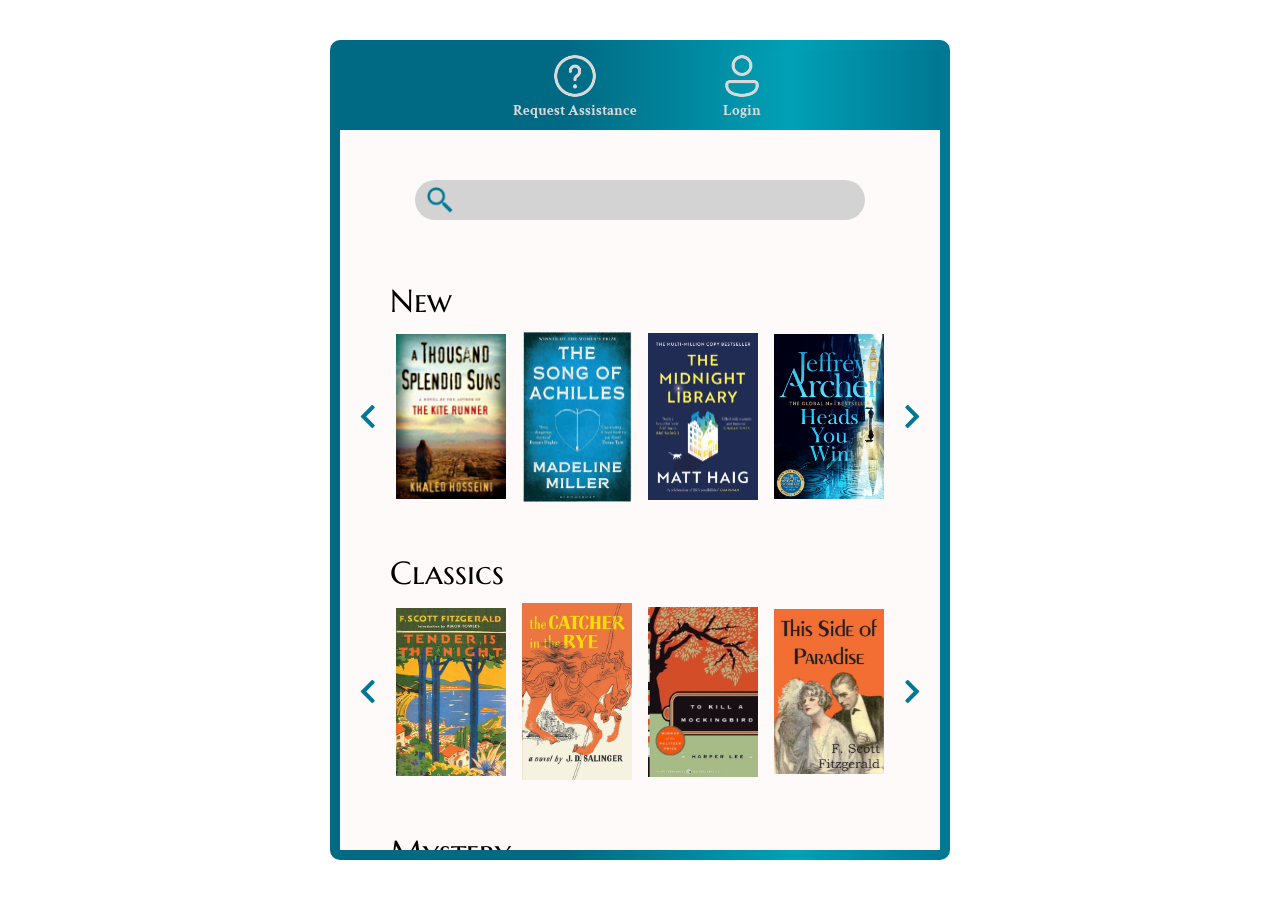
==== mainPage.html @ 98a3a99d "Completely new prog structure" ====
<!DOCTYPE html>
<html lang="en">

<head>
    <meta charset="UTF-8">
    <meta name="viewport" content="width=device-width, initial-scale=1.0">
    <title>Main Page</title>
    <link rel="stylesheet" href="/styles/mainStyles.css">
    <script src="/scripts/routesForNavbar.js"></script>
</head>

<body>
    <div class="kioskBorder">
        <div class="kioskWrapper">
            <div class="navBar">
                <div class="navBtn" id="helpBtn">
                    <img src="/images/icons/Help.svg" class="navIcon">
                    <span class="navLabel">Request Assistance</span>
                </div>

                <div class="navBtn" id="loginBtn">
                    <img src="/images/icons/User.svg" class="navIcon">
                    <span class="navLabel">Login</span>
                </div>
            </div>
            <div class="mainCont">
                <div class="searchWrapper">
                    <img id="searchIcon" src="/images/icons/Search.svg">
                    <!-- Add input to here late -->
                </div>
                <div class="bookGenresCont">
                    <div class="genreAndTitleCont">
                        <h1>New</h1>
                        <div class="bookGenre">
                            <img class="leftRightIcons" src="/images/icons/leftIcon.svg">
                            <img class="book" src="/images/books/splendidSuns.svg">
                            <img class="book" src="/images/books/achilles.svg">
                            <img class="book" src="/images/books/midnightLib.svg">
                            <img class="book" src="/images/books/headsYouWith.svg">
                            <img class="leftRightIcons" src="/images/icons/rightIcon.svg">
                        </div>
                    </div>

                    <div class="genreAndTitleCont">
                        <h1>Classics</h1>
                        <div class="bookGenre">
                            <img class="leftRightIcons" src="/images/icons/leftIcon.svg">
                            <img class="book" src="/images/books/tender.svg">
                            <img class="book" src="/images/books/rye.svg">
                            <img class="book" src="/images/books/blossom.svg">
                            <img class="book" src="/images/books/paradise.svg">
                            <img class="leftRightIcons" src="/images/icons/rightIcon.svg">
                        </div>
                    </div>

                    <div class="genreAndTitleCont">
                        <h1>Mystery</h1>
                        <div class="bookGenre">
                            <img class="leftRightIcons" src="/images/icons/leftIcon.svg">
                            <img class="book" src="/images/books/sheGone.svg">
                            <img class="book" src="/images/books/patient.svg">
                            <img class="book" src="/images/books/longHome.svg">
                            <img class="book" src="/images/books/herrings.svg">
                            <img class="leftRightIcons" src="/images/icons/rightIcon.svg">
                        </div>
                    </div>

                </div>

            </div>
        </div>
    </div>

</body>

</html>
---- styles/mainStyles.css ----
/* ==========================================================================
                                GLOBAL STYLES
   ========================================================================== */

/* Main colour scheme */
/* linear-gradient(90deg,
            #006A84 38%,
            #00A1B6 75%,
            #007793 100%); */

/* Text colour: D9D9D9 */

/* Dark Gray Colour: D3D3D3 */

/* Background Colour: FFFAFA */

/* Fonts */

@font-face {
    font-family: mainFont;
    src: url("/fonts/CrimsonText-Regular.ttf");
}

@font-face {
    font-family: headerFont;
    src: url("/fonts/MarcellusSC-Regular.ttf");
}

@font-face {
    font-family: navBarFont;
    src: url("/fonts/CrimsonText-Bold.ttf");
}


body {
    display: flex;
    justify-content: center;
    align-items: center;
    background-color: white;
    overflow: hidden;
    margin: 0;
    height: 100vh;
    font-family: mainFont;
}

.kioskBorder {
    background: linear-gradient(90deg,
            #006A84 38%,
            #00A1B6 75%,
            #007793 100%);
    display: inline-block;
    border-radius: 10px;
    padding: 10px;
}

.kioskWrapper {
    position: relative;
    width: 600px;
    height: 800px;
    background-color: #FFFAFA;

}

/* ==========================================================================
                                NAV BAR STYLES
   ========================================================================== */

.navBar {
    width: 100%;
    height: 80px;
    font-size: 15px;
    color: #D9D9D9;
    display: flex;
    flex-direction: row;
    align-items: center;
    justify-content: center;

    background: linear-gradient(90deg,
            #006A84 38%,
            #00A1B6 75%,
            #007793 100%);
    font-family: navBarFont;
}

.navBtn {
    display: flex;
    flex-direction: column;
    align-items: center;
    justify-content: center;
    gap: 0px;
    padding: 40px;
    cursor: pointer;
    margin-top: -10px;
}

.navIcon {
    width: 50px;
    height: auto;
}


/* ==========================================================================
                                MAIN PAGE STYLES
   ========================================================================== */

.mainCont {
    width: 100%;
    height: calc(100% - 80px);
    overflow-y: auto;
    position: relative;
    display: flex;
    flex-direction: column;
    align-items: center;
}

/* Scroll bar styles */
.mainCont::-webkit-scrollbar {
    width: 10px;
}


.mainCont::-webkit-scrollbar-track {
    background: #e0e0e0;
}


.mainCont::-webkit-scrollbar-thumb {
    background: linear-gradient(90deg,
            #006A84 38%,
            #00A1B6 75%,
            #007793 100%);
    border-radius: 20px;
    border: 2px solid #D3D3D3;
}

.searchWrapper {
    width: 450px;
    height: 40px;
    background-color: #D3D3D3;
    position: relative;
    border-radius: 25px;
    margin-top: 50px;

}

#searchIcon {
    position: relative;
    width: 30px;
    height: auto;
    margin-left: 10px;
    margin-top: 5px;
}

.bookGenresCont {
    margin-top: 40px;
    width: 100%;
}

.bookGenresCont h1 {
    margin-left: 50px;
    font-family: headerFont;
    font-weight: 300;
    margin-bottom: 10px;
}

.genreAndTitleCont {
    padding-bottom: 30px;
}

.bookGenre {
    display: flex;
    width: 100%;
    align-items: center;
    justify-content: space-evenly;
}

.book {
    width: 110px;
    height: auto;
    cursor: pointer;
}

.leftRightIcons {
    width: 25px;
    height: auto;
    cursor: pointer;
}
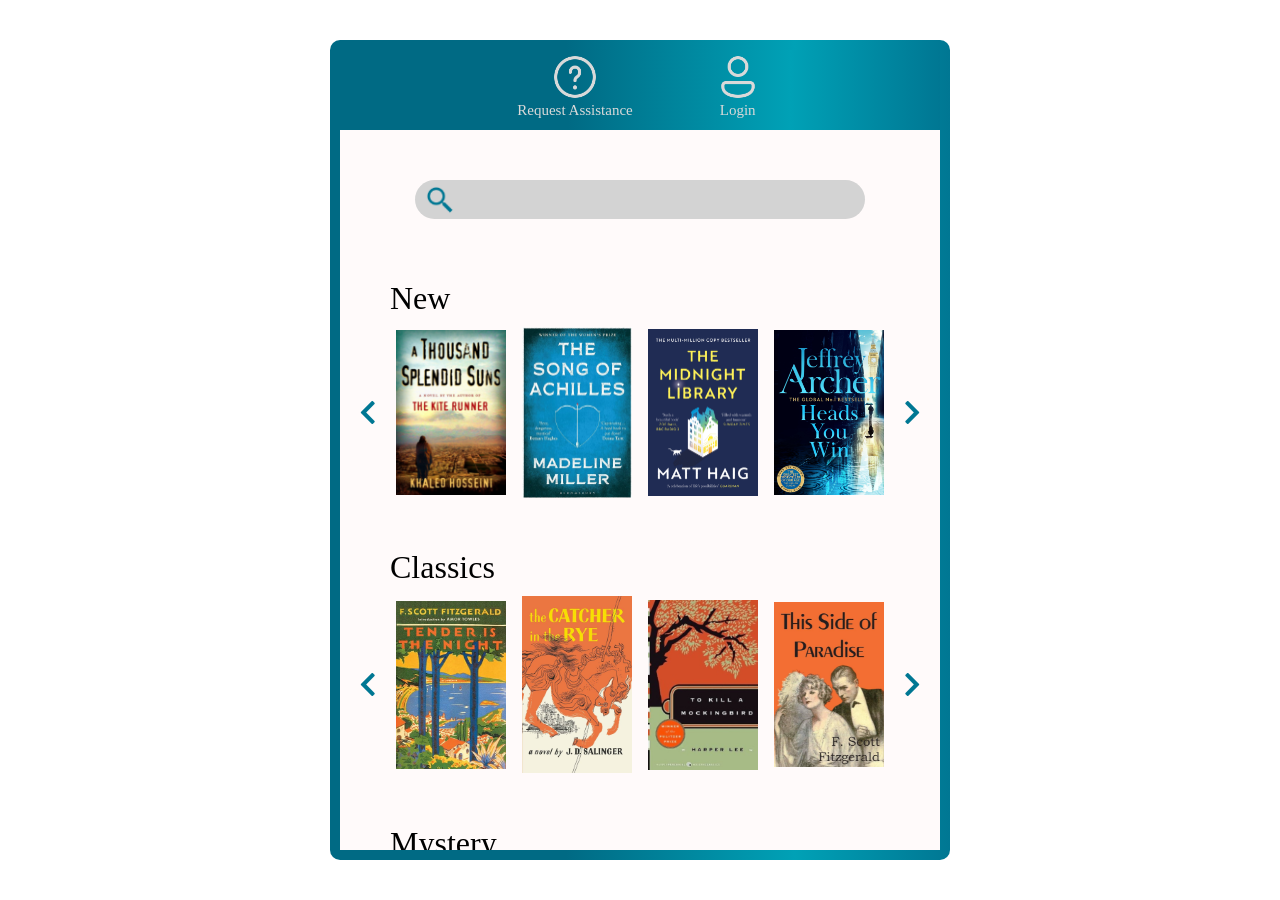
==== commit 38af7036: "fixed routes" ====
--- a/mainPage.html
+++ b/mainPage.html
@@ -5,8 +5,8 @@
     <meta charset="UTF-8">
     <meta name="viewport" content="width=device-width, initial-scale=1.0">
     <title>Main Page</title>
-    <link rel="stylesheet" href="/styles/mainStyles.css">
-    <script src="/scripts/routesForNavbar.js"></script>
+    <link rel="stylesheet" href="styles/mainStyles.css">
+    <script src="scripts/routesForNavbar.js"></script>
 </head>
 
 <body>
@@ -14,54 +14,54 @@
         <div class="kioskWrapper">
             <div class="navBar">
                 <div class="navBtn" id="helpBtn">
-                    <img src="/images/icons/Help.svg" class="navIcon">
+                    <img src="images/icons/Help.svg" class="navIcon">
                     <span class="navLabel">Request Assistance</span>
                 </div>
 
                 <div class="navBtn" id="loginBtn">
-                    <img src="/images/icons/User.svg" class="navIcon">
+                    <img src="images/icons/User.svg" class="navIcon">
                     <span class="navLabel">Login</span>
                 </div>
             </div>
             <div class="mainCont">
                 <div class="searchWrapper">
-                    <img id="searchIcon" src="/images/icons/Search.svg">
+                    <img id="searchIcon" src="images/icons/Search.svg">
                     <!-- Add input to here late -->
                 </div>
                 <div class="bookGenresCont">
                     <div class="genreAndTitleCont">
                         <h1>New</h1>
                         <div class="bookGenre">
-                            <img class="leftRightIcons" src="/images/icons/leftIcon.svg">
-                            <img class="book" src="/images/books/splendidSuns.svg">
-                            <img class="book" src="/images/books/achilles.svg">
-                            <img class="book" src="/images/books/midnightLib.svg">
-                            <img class="book" src="/images/books/headsYouWith.svg">
-                            <img class="leftRightIcons" src="/images/icons/rightIcon.svg">
+                            <img class="leftRightIcons" src="images/icons/leftIcon.svg">
+                            <img class="book" src="images/books/splendidSuns.svg">
+                            <img class="book" src="images/books/achilles.svg">
+                            <img class="book" src="images/books/midnightLib.svg">
+                            <img class="book" src="images/books/headsYouWith.svg">
+                            <img class="leftRightIcons" src="images/icons/rightIcon.svg">
                         </div>
                     </div>
 
                     <div class="genreAndTitleCont">
                         <h1>Classics</h1>
                         <div class="bookGenre">
-                            <img class="leftRightIcons" src="/images/icons/leftIcon.svg">
-                            <img class="book" src="/images/books/tender.svg">
-                            <img class="book" src="/images/books/rye.svg">
-                            <img class="book" src="/images/books/blossom.svg">
-                            <img class="book" src="/images/books/paradise.svg">
-                            <img class="leftRightIcons" src="/images/icons/rightIcon.svg">
+                            <img class="leftRightIcons" src="images/icons/leftIcon.svg">
+                            <img class="book" src="images/books/tender.svg">
+                            <img class="book" src="images/books/rye.svg">
+                            <img class="book" src="images/books/blossom.svg">
+                            <img class="book" src="images/books/paradise.svg">
+                            <img class="leftRightIcons" src="images/icons/rightIcon.svg">
                         </div>
                     </div>
 
                     <div class="genreAndTitleCont">
                         <h1>Mystery</h1>
                         <div class="bookGenre">
-                            <img class="leftRightIcons" src="/images/icons/leftIcon.svg">
-                            <img class="book" src="/images/books/sheGone.svg">
-                            <img class="book" src="/images/books/patient.svg">
-                            <img class="book" src="/images/books/longHome.svg">
-                            <img class="book" src="/images/books/herrings.svg">
-                            <img class="leftRightIcons" src="/images/icons/rightIcon.svg">
+                            <img class="leftRightIcons" src="images/icons/leftIcon.svg">
+                            <img class="book" src="images/books/sheGone.svg">
+                            <img class="book" src="images/books/patient.svg">
+                            <img class="book" src="images/books/longHome.svg">
+                            <img class="book" src="images/books/herrings.svg">
+                            <img class="leftRightIcons" src="images/icons/rightIcon.svg">
                         </div>
                     </div>
 
--- a/styles/mainStyles.css
+++ b/styles/mainStyles.css
@@ -18,17 +18,17 @@
 
 @font-face {
     font-family: mainFont;
-    src: url("/fonts/CrimsonText-Regular.ttf");
+    src: url("fonts/CrimsonText-Regular.ttf");
 }
 
 @font-face {
     font-family: headerFont;
-    src: url("/fonts/MarcellusSC-Regular.ttf");
+    src: url("fonts/MarcellusSC-Regular.ttf");
 }
 
 @font-face {
     font-family: navBarFont;
-    src: url("/fonts/CrimsonText-Bold.ttf");
+    src: url("fonts/CrimsonText-Bold.ttf");
 }
 
 
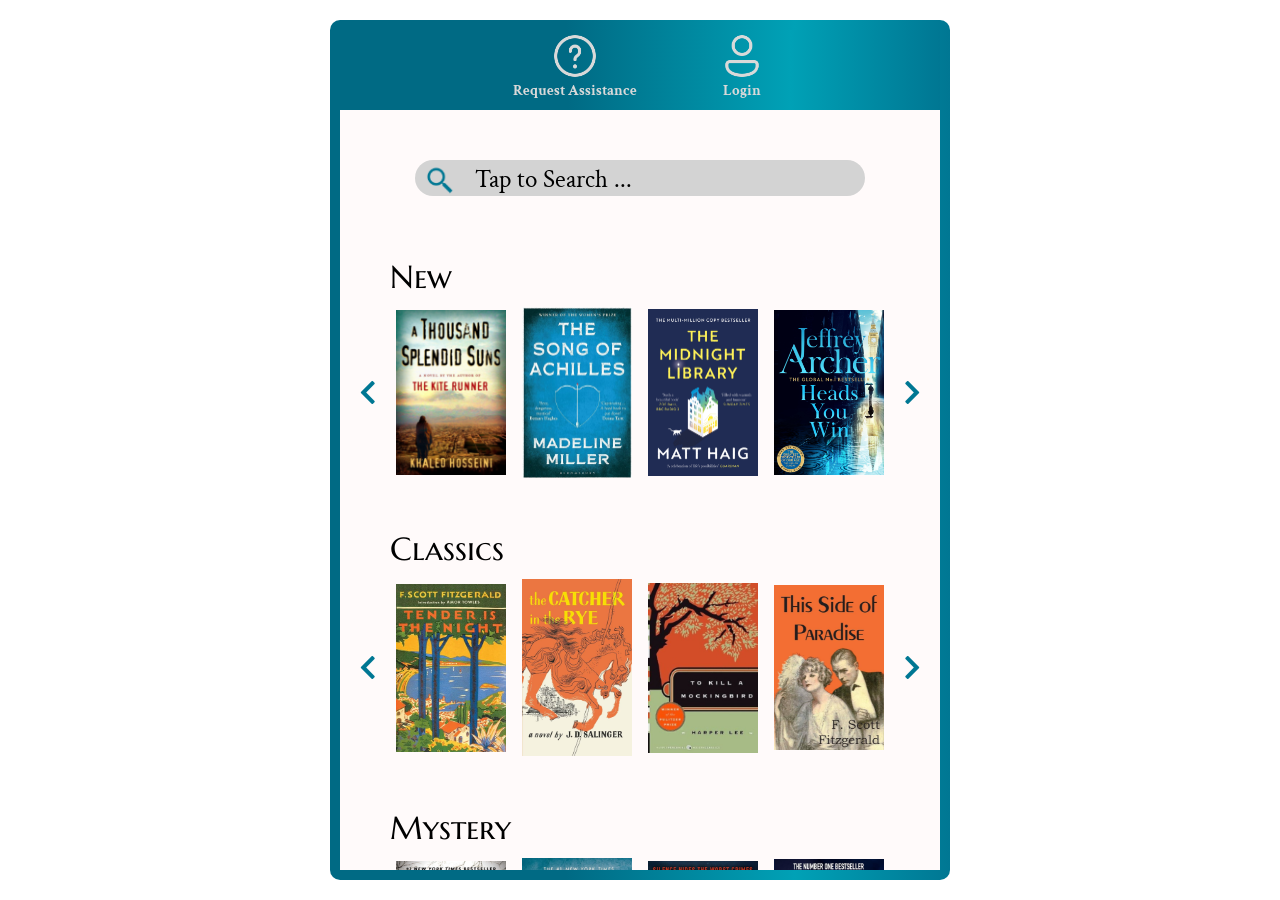
==== commit 2b33b8c8: "completed search function with image of keyboard" ====
--- a/mainPage.html
+++ b/mainPage.html
@@ -6,13 +6,21 @@
     <meta name="viewport" content="width=device-width, initial-scale=1.0">
     <title>Main Page</title>
     <link rel="stylesheet" href="styles/mainStyles.css">
-    <script src="scripts/routesForNavbar.js"></script>
+    <link rel="stylesheet" href="styles/searchFunctionStyles.css">
+    <script src="scripts/routesForNavbar.js" defer></script>
+    <script src="scripts/searchFunction.js" defer></script>
 </head>
 
 <body>
     <div class="kioskBorder">
         <div class="kioskWrapper">
             <div class="navBar">
+
+                <div class="navBtn" id="backButton" style="display: none;">
+                    <img src="images/icons/left.svg" class="navIcon">
+                    <span class="navLabel">Go Back</span>
+                </div>
+
                 <div class="navBtn" id="helpBtn">
                     <img src="images/icons/Help.svg" class="navIcon">
                     <span class="navLabel">Request Assistance</span>
@@ -26,9 +34,108 @@
             <div class="mainCont">
                 <div class="searchWrapper">
                     <img id="searchIcon" src="images/icons/Search.svg">
-                    <!-- Add input to here late -->
+                    <!-- Add input to here late -> not using keyboard anymore -->
+                    <div class="searchBar" style="display: block;">Tap to Search ...</div>
+                    <div class="searchBarAfter" style="display: none;">One Thousand |</div>
                 </div>
-                <div class="bookGenresCont">
+
+                <!-- Fake Data that will appear for search screen -->
+                <div class="searchResults" style="display: none;">
+                    <div class="bookResults">
+                        <div class="specificResult">
+                            <img class="bookCoverArt" src="images/books/searchMiles.svg">
+                            <div class="bookDetails">
+                                <div class="bookTitle">A Thousand Miles</div>
+                                <div class="bookAuthor">Author: Bridget Morrisey</div>
+                                <div class="availWrapper">
+                                    <span class="availLabel">Availability: </span>
+                                    <span class="availStatus">Available</span>
+                                </div>
+                            </div>
+                        </div>
+
+                        <div class="specificResult">
+                            <img class="bookCoverArt" src="images/books/searchPieces.svg">
+                            <div class="bookDetails">
+                                <div class="bookTitle">A Thousand Pieces Of You</div>
+                                <div class="bookAuthor">Author: Claudia Gray </div>
+                                <div class="availWrapper">
+                                    <span class="availLabel">Availability: </span>
+                                    <span class="availStatus">Available</span>
+                                </div>
+                            </div>
+                        </div>
+
+                        <div class="specificResult">
+                            <img class="bookCoverArt" src="images/books/searchSuns.svg">
+                            <div class="bookDetails">
+                                <div class="bookTitle">A Thousand Splendid Suns</div>
+                                <div class="bookAuthor">Author: Khaled Hosseini</div>
+                                <div class="availWrapper">
+                                    <span class="availLabel">Availability: </span>
+                                    <span class="availStatus">Available</span>
+                                </div>
+                            </div>
+                        </div>
+
+                        <div class="specificResult">
+                            <img class="bookCoverArt" src="images/books/searchTomorrow.svg">
+                            <div class="bookDetails">
+                                <div class="bookTitle">A Thousand Tomorrows</div>
+                                <div class="bookAuthor">Author: Karen Kingsbury</div>
+                                <div class="availWrapper">
+                                    <span class="availLabel">Availability: </span>
+                                    <span id="notAvail" class="availStatus">Unavailable</span>
+                                </div>
+                            </div>
+                        </div>
+
+                        <div class="specificResult">
+                            <img class="bookCoverArt" src="images/books/searchTomorrow.svg">
+                            <div class="bookDetails">
+                                <div class="bookTitle">A Thousand Tomorrows</div>
+                                <div class="bookAuthor">Author: Karen Kingsbury</div>
+                                <div class="availWrapper">
+                                    <span class="availLabel">Availability: </span>
+                                    <span id="notAvail" class="availStatus">Unavailable</span>
+                                </div>
+                            </div>
+                        </div>
+
+                        <div class="specificResult">
+                            <img class="bookCoverArt" src="images/books/searchTomorrow.svg">
+                            <div class="bookDetails">
+                                <div class="bookTitle">A Thousand Tomorrows</div>
+                                <div class="bookAuthor">Author: Karen Kingsbury</div>
+                                <div class="availWrapper">
+                                    <span class="availLabel">Availability: </span>
+                                    <span id="notAvail" class="availStatus">Unavailable</span>
+                                </div>
+                            </div>
+                        </div>
+
+                        <div class="specificResult">
+                            <img class="bookCoverArt" src="images/books/searchTomorrow.svg">
+                            <div class="bookDetails">
+                                <div class="bookTitle">A Thousand Tomorrows</div>
+                                <div class="bookAuthor">Author: Karen Kingsbury</div>
+                                <div class="availWrapper">
+                                    <span class="availLabel">Availability: </span>
+                                    <span id="notAvail" class="availStatus">Unavailable</span>
+                                </div>
+                            </div>
+                        </div>
+
+                    </div>
+                </div>
+
+                <div class="keyboardImg" style="display: none;">
+                    <img src="images/newKeyboard.svg">
+                </div>
+
+
+                <!-- Regular suggest books  -->
+                <div class="bookGenresCont" style="display: block;">
                     <div class="genreAndTitleCont">
                         <h1>New</h1>
                         <div class="bookGenre">
--- a/styles/mainStyles.css
+++ b/styles/mainStyles.css
@@ -18,17 +18,17 @@
 
 @font-face {
     font-family: mainFont;
-    src: url("fonts/CrimsonText-Regular.ttf");
+    src: url("../fonts/CrimsonText-Regular.ttf");
 }
 
 @font-face {
     font-family: headerFont;
-    src: url("fonts/MarcellusSC-Regular.ttf");
+    src: url("../fonts/MarcellusSC-Regular.ttf");
 }
 
 @font-face {
     font-family: navBarFont;
-    src: url("fonts/CrimsonText-Bold.ttf");
+    src: url("../fonts/CrimsonText-Bold.ttf");
 }
 
 
@@ -56,7 +56,7 @@
 .kioskWrapper {
     position: relative;
     width: 600px;
-    height: 800px;
+    height: 840px;
     background-color: #FFFAFA;
 
 }
@@ -98,6 +98,12 @@
     height: auto;
 }
 
+/* We can stack the text for request assistance here if we want  */
+/* .navLabel{
+    width: 50px;
+    height: auto;
+} */
+
 
 /* ==========================================================================
                                 MAIN PAGE STYLES
@@ -133,24 +139,8 @@
     border: 2px solid #D3D3D3;
 }
 
-.searchWrapper {
-    width: 450px;
-    height: 40px;
-    background-color: #D3D3D3;
-    position: relative;
-    border-radius: 25px;
-    margin-top: 50px;
 
-}
-
-#searchIcon {
-    position: relative;
-    width: 30px;
-    height: auto;
-    margin-left: 10px;
-    margin-top: 5px;
-}
-
+/* Book recomendation stuff */
 .bookGenresCont {
     margin-top: 40px;
     width: 100%;
@@ -184,4 +174,4 @@
     width: 25px;
     height: auto;
     cursor: pointer;
-}+}
--- a/styles/searchFunctionStyles.css
+++ b/styles/searchFunctionStyles.css
@@ -0,0 +1,119 @@
+/* ==========================================================================
+                        STYLES FOR THE SEARCH FUNCTION
+   ========================================================================== */
+@font-face {
+    font-family: mainFont;
+    src: url("../fonts/CrimsonText-Regular.ttf");
+}
+
+@font-face {
+    font-family: headerFont;
+    src: url("../fonts/MarcellusSC-Regular.ttf");
+}
+
+/* Search Bar Stuff */
+.searchWrapper {
+    width: 450px;
+    height: 40px;
+    background-color: #D3D3D3;
+    position: relative;
+    border-radius: 25px;
+    margin-top: 50px;
+    display: flex;
+    flex-direction: row;
+    cursor: pointer;
+
+}
+
+#searchIcon {
+    position: relative;
+    width: 30px;
+    height: auto;
+    margin-left: 10px;
+    margin-top: 5px;
+}
+
+.searchBar {
+    width: 100%;
+    margin-left: 20px;
+    margin-top: 3px;
+    font-size: 25px;
+    font-family: mainfont;
+}
+
+.searchBarAfter {
+    width: 100%;
+    margin-left: 20px;
+    margin-top: 3px;
+    font-size: 25px;
+    font-family: mainfont;
+
+}
+
+.searchResults {
+    margin-top: 40px;
+    width: 100%;
+}
+
+.bookResults {
+    display: flex;
+    flex-direction: column;
+    margin-left: 80px;
+    gap: 40px;
+}
+
+.specificResult {
+    width: 100%;
+    display: flex;
+    flex-direction: row;
+}
+
+.bookCoverArt {
+    width: 80px;
+    height: auto;
+}
+
+.bookDetails {
+    display: flex;
+    flex-direction: column;
+    justify-content: center;
+    margin-left: 25px;
+    gap: 8px;
+    height: auto;
+}
+
+.bookTitle {
+    font-family: headerFont;
+    font-size: 30px;
+}
+
+.bookAuthor {
+    font-family: mainFont;
+    font-size: 20px;
+}
+
+.availWrapper {
+    font-family: mainFont;
+    font-size: 20px;
+}
+
+.availStatus {
+    color: #008915;
+}
+
+#notAvail {
+    color: red;
+}
+
+.keyboardImg {
+    position: sticky;
+    bottom: -30px;
+    z-index: 999;
+    width: 100%;
+    cursor: pointer;
+}
+
+.keyboardImg img {
+    width: 100%;
+    height: auto;
+}
